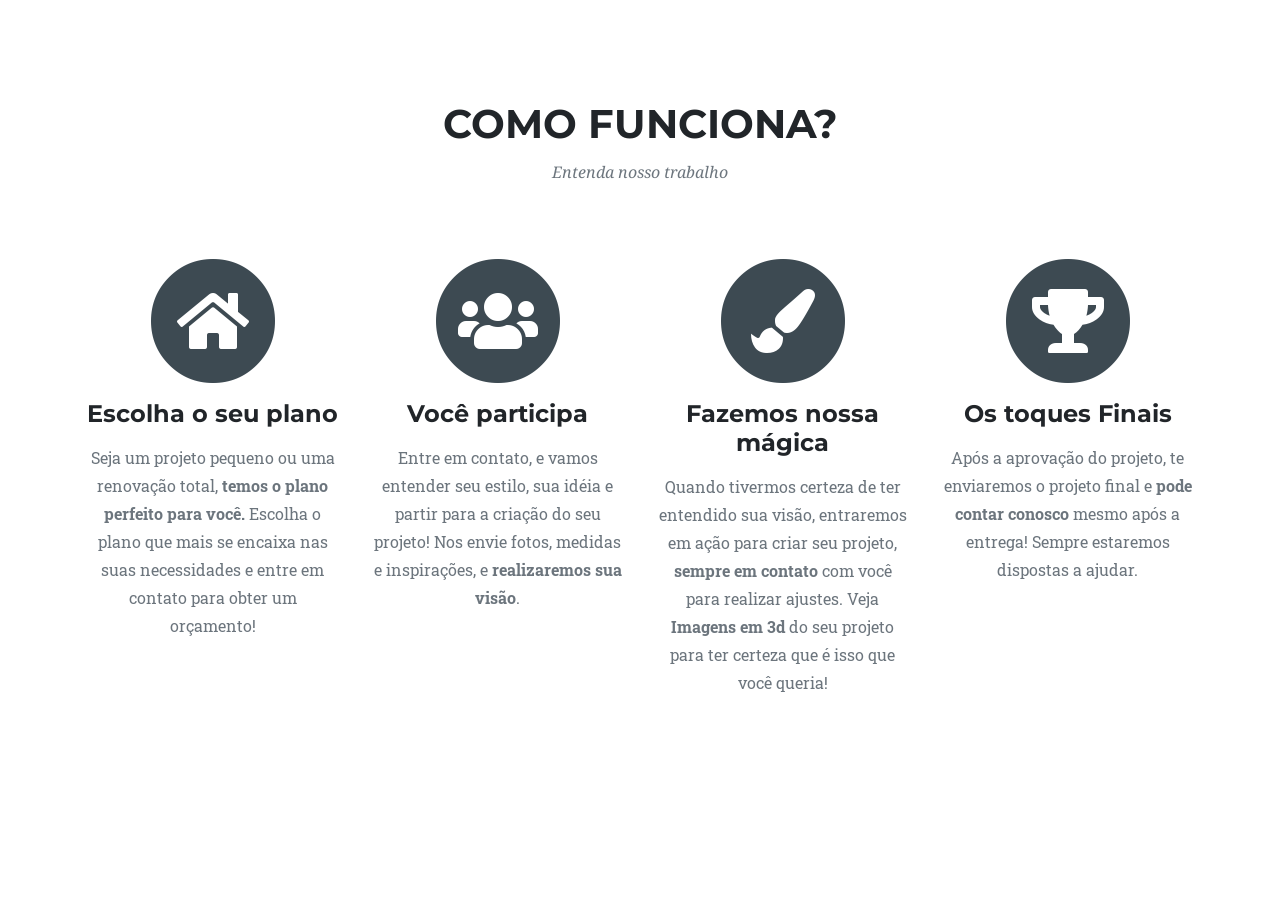
==== passos.html @ 1af8b656 "Alguns arquivos estavam sendo ignorados 2" ====
<!DOCTYPE html>
<html lang="pt-br">

<head>

  <meta charset="utf-8">
  <meta name="viewport" content="width=device-width, initial-scale=1, shrink-to-fit=no">
  <meta name="description" content="">
  <meta name="author" content="">

  <title>Studio CL Arquitetura</title>

  <!-- Bootstrap core CSS -->
  <link href="vendor/bootstrap/css/bootstrap.min.css" rel="stylesheet">

  <!-- Custom fonts for this template -->
  <link href="vendor/fontawesome-free/css/all.min.css" rel="stylesheet" type="text/css">
  <link href="https://fonts.googleapis.com/css?family=Montserrat:400,700" rel="stylesheet" type="text/css">
  <link href='https://fonts.googleapis.com/css?family=Kaushan+Script' rel='stylesheet' type='text/css'>
  <link href='https://fonts.googleapis.com/css?family=Droid+Serif:400,700,400italic,700italic' rel='stylesheet' type='text/css'>
  <link href='https://fonts.googleapis.com/css?family=Roboto+Slab:400,100,300,700' rel='stylesheet' type='text/css'>

  <!-- Custom styles for this template -->
  <link href="css/agency.min.css" rel="stylesheet">
  <link href="pricing.css" rel="stylesheet">
</head>

<body id="page-top">

  <!-- Services -->
  <section class="page-section" id="services">
    <div class="container">
      <div class="row">
        <div class="col-lg-12 text-center">
          <h2 class="section-heading text-uppercase">Como funciona?</h2>
          <h3 class="section-subheading text-muted">Entenda nosso trabalho</h3>
        </div>
      </div>
      <div class="row text-center">
        <div class="col-md-3">
          <span class="fa-stack fa-4x">
            <i class="fas fa-circle fa-stack-2x text-primary"></i>
            <i class="fas fa-home fa-stack-1x fa-inverse"></i>
          </span>
          <h4 class="service-heading">Escolha o seu plano</h4>
          <p class="text-muted">Seja um projeto pequeno ou uma renovação total, <b>temos o plano perfeito para você.</b> Escolha o plano que mais se encaixa nas suas necessidades e entre em contato para obter um orçamento!</p>
        </div>
        <div class="col-md-3">
          <span class="fa-stack fa-4x">
            <i class="fas fa-circle fa-stack-2x text-primary"></i>
            <i class="fas fa-users fa-stack-1x fa-inverse"></i>
          </span>
          <h4 class="service-heading">Você participa</h4>
          <p class="text-muted">Entre em contato, e vamos entender seu estilo, sua idéia e partir para a criação do seu projeto! Nos envie fotos, medidas e inspirações, e <b>realizaremos sua visão</b>. </p>
        </div>
        <div class="col-md-3">
          <span class="fa-stack fa-4x">
            <i class="fas fa-circle fa-stack-2x text-primary"></i>
            <i class="fas fa-paint-brush fa-stack-1x fa-inverse"></i>
          </span>
          <h4 class="service-heading">Fazemos nossa mágica</h4>
          <p class="text-muted">Quando tivermos certeza de ter entendido sua visão, entraremos em ação para criar seu projeto, <b>sempre em contato</b> com você para realizar ajustes. Veja <b>Imagens em 3d</b> do seu projeto para ter certeza que é isso que você queria!</p>
        </div>
        <div class="col-md-3">
         <span class="fa-stack fa-4x">
        <i class="fas fa-circle fa-stack-2x text-primary"></i>
        <i class="fas fa-trophy fa-stack-1x fa-inverse"></i>
        </span>
        <h4 class="service-heading">Os toques Finais</h4>
        <p class="text-muted">Após a aprovação do projeto, te enviaremos o projeto final e <b>pode contar conosco</b> mesmo após a entrega! Sempre estaremos dispostas a ajudar.</p>
        </div>
      </div>
    </div>
  </section>

  <!-- Bootstrap core JavaScript
  ================================================== -->
  <!-- Placed at the end of the document so the pages load faster -->
  <script src="https://code.jquery.com/jquery-3.2.1.slim.min.js" integrity="sha384-KJ3o2DKtIkvYIK3UENzmM7KCkRr/rE9/Qpg6aAZGJwFDMVNA/GpGFF93hXpG5KkN" crossorigin="anonymous"></script>
  <script>window.jQuery || document.write('<script src="../../assets/js/vendor/jquery-slim.min.js"><\/script>')</script>
  <script src="../../assets/js/vendor/popper.min.js"></script>
  <script src="../../dist/js/bootstrap.min.js"></script>
  <script src="../../assets/js/vendor/holder.min.js"></script>
  <script>
    Holder.addTheme('thumb', {
      bg: '#55595c',
      fg: '#eceeef',
      text: 'Thumbnail'
    });
  </script>
  <!-- Bootstrap core JavaScript -->
  <script src="vendor/jquery/jquery.min.js"></script>
  <script src="vendor/bootstrap/js/bootstrap.bundle.min.js"></script>

  <!-- Plugin JavaScript -->
  <script src="vendor/jquery-easing/jquery.easing.min.js"></script>

  <!-- Contact form JavaScript -->
  <script src="js/jqBootstrapValidation.js"></script>
  <script src="js/contact_me.js"></script>

  <!-- Custom scripts for this template -->
  <script src="js/agency.min.js"></script>

</body>

</html>
---- css/agency.min.css ----
/*!
 * Start Bootstrap - Agency v5.2.1 (https://startbootstrap.com/template-overviews/agency)
 * Copyright 2013-2019 Start Bootstrap
 * Licensed under MIT (https://github.com/BlackrockDigital/startbootstrap-agency/blob/master/LICENSE)
 */body{overflow-x:hidden;font-family:'Roboto Slab',-apple-system,BlinkMacSystemFont,'Segoe UI',Roboto,'Helvetica Neue',Arial,sans-serif,'Apple Color Emoji','Segoe UI Emoji','Segoe UI Symbol','Noto Color Emoji'}p{line-height:1.75}a{color:#3d4a52}a:hover{color:#273035}.text-primary{color:#3d4a52!important}h1,h2,h3,h4,h5,h6{font-weight:700;font-family:Cinzel,Montserrat,-apple-system,BlinkMacSystemFont,'Segoe UI',Roboto,'Helvetica Neue',Arial,sans-serif,'Apple Color Emoji','Segoe UI Emoji','Segoe UI Symbol','Noto Color Emoji'}.scale--js{display:inline-block;-webkit-transform-origin:50% 0;transform-origin:50% 0;-webkit-font-smoothing:antialiased;-webkit-transform:translate3d(0,0,0);transform:translate3d(0,0,0)}.page-section{padding:100px 0}.page-section h2.section-heading{font-size:40px;margin-top:0;margin-bottom:15px}.page-section h3.section-subheading{font-size:16px;font-weight:400;font-style:italic;margin-bottom:75px;text-transform:none;font-family:'Droid Serif',-apple-system,BlinkMacSystemFont,'Segoe UI',Roboto,'Helvetica Neue',Arial,sans-serif,'Apple Color Emoji','Segoe UI Emoji','Segoe UI Symbol','Noto Color Emoji'}@media (min-width:768px){section{padding:150px 0}}::-moz-selection{background:#3d4a52;text-shadow:none}::selection{background:#3d4a52;text-shadow:none}img::-moz-selection{background:0 0}img::selection{background:0 0}img::-moz-selection{background:0 0}.btn{font-family:Cinzel,Montserrat,-apple-system,BlinkMacSystemFont,'Segoe UI',Roboto,'Helvetica Neue',Arial,sans-serif,'Apple Color Emoji','Segoe UI Emoji','Segoe UI Symbol','Noto Color Emoji';font-weight:700}.btn-xl{font-size:18px;padding:20px 40px}.btn-primary{background-color:#3d4a52;border-color:#3d4a52}.btn-primary:active,.btn-primary:focus,.btn-primary:hover{background-color:#2d363c!important;border-color:#2d363c!important;color:#fff}.btn-primary:active,.btn-primary:focus{-webkit-box-shadow:0 0 0 .2rem rgba(254,209,55,.5)!important;box-shadow:0 0 0 .2rem rgba(254,209,55,.5)!important}#mainNav{background-color:#000}#mainNav .navbar-toggler{font-size:12px;right:0;padding:13px;text-transform:uppercase;color:#e3ddc3;border:0;background-color:#3d4a52;font-family:Cinzel,Montserrat,-apple-system,BlinkMacSystemFont,'Segoe UI',Roboto,'Helvetica Neue',Arial,sans-serif,'Apple Color Emoji','Segoe UI Emoji','Segoe UI Symbol','Noto Color Emoji'}#mainNav .navbar-brand{color:#3d4a52;font-family:'Kaushan Script',-apple-system,BlinkMacSystemFont,'Segoe UI',Roboto,'Helvetica Neue',Arial,sans-serif,'Apple Color Emoji','Segoe UI Emoji','Segoe UI Symbol','Noto Color Emoji'}#mainNav .navbar-brand.active,#mainNav .navbar-brand:active,#mainNav .navbar-brand:focus,#mainNav .navbar-brand:hover{color:#273035}#mainNav .navbar-nav .nav-item .nav-link{font-size:90%;font-weight:400;padding:.75em 0;letter-spacing:1px;color:#e3ddc3;font-family:Cinzel,Montserrat,-apple-system,BlinkMacSystemFont,'Segoe UI',Roboto,'Helvetica Neue',Arial,sans-serif,'Apple Color Emoji','Segoe UI Emoji','Segoe UI Symbol','Noto Color Emoji'}#mainNav .navbar-nav .nav-item .nav-link.active,#mainNav .navbar-nav .nav-item .nav-link:hover{color:#3d4a52}@media (min-width:992px){#mainNav{padding-bottom:10px;-webkit-transition:padding-top .3s,padding-bottom .3s;transition:padding-top .3s,padding-bottom .3s;border:none;background-color:rgba(0,0,0,.35)}#mainNav .navbar-brand{font-size:1.75em;-webkit-transition:all .3s;transition:all .3s}#mainNav .navbar-nav .nav-item .nav-link{padding:1.1em 1em!important}#mainNav.navbar-shrink{padding-top:0;padding-bottom:0;background-color:#212529}#mainNav.navbar-shrink .navbar-brand{font-size:1.25em;padding:12px 0}}header.masthead{text-align:center;color:#fff;background-image:url(../img/header-bg.jpg);background-repeat:no-repeat;background-attachment:scroll;background-position:center center;background-size:cover}header.masthead .intro-text{padding-top:150px;padding-bottom:100px}header.masthead .intro-text .intro-lead-in{font-size:22px;font-style:italic;line-height:22px;margin-bottom:25px;font-family:'Droid Serif',-apple-system,BlinkMacSystemFont,'Segoe UI',Roboto,'Helvetica Neue',Arial,sans-serif,'Apple Color Emoji','Segoe UI Emoji','Segoe UI Symbol','Noto Color Emoji'}header.masthead .intro-text .intro-heading{font-size:50px;font-weight:700;line-height:50px;margin-bottom:25px;font-family:Cinzel,Montserrat,-apple-system,BlinkMacSystemFont,'Segoe UI',Roboto,'Helvetica Neue',Arial,sans-serif,'Apple Color Emoji','Segoe UI Emoji','Segoe UI Symbol','Noto Color Emoji'}@media (min-width:768px){header.masthead .intro-text{padding-top:200px;padding-bottom:400px}header.masthead .intro-text .intro-box{border-style:none;background:rgba(61,74,82,.6);padding:15px;-webkit-box-sizing:border-box;box-sizing:border-box;width:75%}header.masthead .intro-text .intro-lead-in{text-align:left;font-size:35px;font-style:italic;line-height:35px;text-overflow:ellipsis;font-family:'Droid Serif',-apple-system,BlinkMacSystemFont,'Segoe UI',Roboto,'Helvetica Neue',Arial,sans-serif,'Apple Color Emoji','Segoe UI Emoji','Segoe UI Symbol','Noto Color Emoji'}header.masthead .intro-text .intro-heading{text-align:left;font-size:75px;font-weight:700;line-height:75px;font-family:Cinzel,Montserrat,-apple-system,BlinkMacSystemFont,'Segoe UI',Roboto,'Helvetica Neue',Arial,sans-serif,'Apple Color Emoji','Segoe UI Emoji','Segoe UI Symbol','Noto Color Emoji'}}.service-heading{margin:15px 0;text-transform:none}#portfolio .portfolio-item{right:0;margin:0 0 15px}#portfolio .portfolio-item .portfolio-link{position:relative;display:block;max-width:400px;margin:0 auto;cursor:pointer}#portfolio .portfolio-item .portfolio-link .portfolio-hover{position:absolute;width:100%;height:100%;-webkit-transition:all ease .5s;transition:all ease .5s;opacity:0;background:rgba(61,74,82,.9)}#portfolio .portfolio-item .portfolio-link .portfolio-hover:hover{opacity:1}#portfolio .portfolio-item .portfolio-link .portfolio-hover .portfolio-hover-content{font-size:20px;position:absolute;top:50%;width:100%;height:20px;margin-top:-12px;text-align:center;color:#fff}#portfolio .portfolio-item .portfolio-link .portfolio-hover .portfolio-hover-content i{margin-top:-12px}#portfolio .portfolio-item .portfolio-link .portfolio-hover .portfolio-hover-content h3,#portfolio .portfolio-item .portfolio-link .portfolio-hover .portfolio-hover-content h4{margin:0}#portfolio .portfolio-item .portfolio-caption{max-width:400px;margin:0 auto;padding:25px;text-align:center;background-color:#e3ddc3}#portfolio .portfolio-item .portfolio-caption h4{margin:0;text-transform:none}#portfolio .portfolio-item .portfolio-caption p{font-size:16px;font-style:italic;margin:0;font-family:'Droid Serif',-apple-system,BlinkMacSystemFont,'Segoe UI',Roboto,'Helvetica Neue',Arial,sans-serif,'Apple Color Emoji','Segoe UI Emoji','Segoe UI Symbol','Noto Color Emoji'}#portfolio *{z-index:2}@media (min-width:767px){#portfolio .portfolio-item{margin:0 0 30px}}.portfolio-modal .modal-dialog{margin:1rem;max-width:100vw}.portfolio-modal .modal-content{padding:100px 0;text-align:center}.portfolio-modal .modal-content h2{font-size:3em;margin-bottom:15px}.portfolio-modal .modal-content p{margin-bottom:30px}.portfolio-modal .modal-content p.item-intro{font-size:16px;font-style:italic;margin:20px 0 30px;font-family:'Droid Serif',-apple-system,BlinkMacSystemFont,'Segoe UI',Roboto,'Helvetica Neue',Arial,sans-serif,'Apple Color Emoji','Segoe UI Emoji','Segoe UI Symbol','Noto Color Emoji'}.portfolio-modal .modal-content ul.list-inline{margin-top:0;margin-bottom:30px}.portfolio-modal .modal-content img{margin-bottom:30px}.portfolio-modal .modal-content button{cursor:pointer}.portfolio-modal .close-modal{position:absolute;top:25px;right:25px;width:75px;height:75px;cursor:pointer;background-color:transparent}.portfolio-modal .close-modal:hover{opacity:.3}.portfolio-modal .close-modal .lr{z-index:1051;width:1px;height:75px;margin-left:35px;-webkit-transform:rotate(45deg);transform:rotate(45deg);background-color:#212529}.portfolio-modal .close-modal .lr .rl{z-index:1052;width:1px;height:75px;-webkit-transform:rotate(90deg);transform:rotate(90deg);background-color:#212529}.timeline{position:relative;padding:0;list-style:none}.timeline:before{position:absolute;top:0;bottom:0;left:40px;width:2px;margin-left:-1.5px;content:'';background-color:#e9ecef}.timeline>li{position:relative;min-height:50px;margin-bottom:50px}.timeline>li:after,.timeline>li:before{display:table;content:' '}.timeline>li:after{clear:both}.timeline>li .timeline-panel{position:relative;float:right;width:100%;padding:0 20px 0 100px;text-align:left}.timeline>li .timeline-panel:before{right:auto;left:-15px;border-right-width:15px;border-left-width:0}.timeline>li .timeline-panel:after{right:auto;left:-14px;border-right-width:14px;border-left-width:0}.timeline>li .timeline-image{position:absolute;z-index:100;left:0;width:80px;height:80px;margin-left:0;text-align:center;color:#fff;border:7px solid #e9ecef;border-radius:100%;background-color:#3d4a52}.timeline>li .timeline-image h4{font-size:10px;line-height:14px;margin-top:12px}.timeline>li.timeline-inverted>.timeline-panel{float:right;padding:0 20px 0 100px;text-align:left}.timeline>li.timeline-inverted>.timeline-panel:before{right:auto;left:-15px;border-right-width:15px;border-left-width:0}.timeline>li.timeline-inverted>.timeline-panel:after{right:auto;left:-14px;border-right-width:14px;border-left-width:0}.timeline>li:last-child{margin-bottom:0}.timeline .timeline-heading h4{margin-top:0;color:inherit}.timeline .timeline-heading h4.subheading{text-transform:none}.timeline .timeline-body>p,.timeline .timeline-body>ul{margin-bottom:0}@media (min-width:768px){.timeline:before{left:50%}.timeline>li{min-height:100px;margin-bottom:100px}.timeline>li .timeline-panel{float:left;width:41%;padding:0 20px 20px 30px;text-align:right}.timeline>li .timeline-image{left:50%;width:100px;height:100px;margin-left:-50px}.timeline>li .timeline-image h4{font-size:13px;line-height:18px;margin-top:16px}.timeline>li.timeline-inverted>.timeline-panel{float:right;padding:0 30px 20px 20px;text-align:left}}@media (min-width:992px){.timeline>li{min-height:150px}.timeline>li .timeline-panel{padding:0 20px 20px}.timeline>li .timeline-image{width:150px;height:150px;margin-left:-75px}.timeline>li .timeline-image h4{font-size:18px;line-height:26px;margin-top:30px}.timeline>li.timeline-inverted>.timeline-panel{padding:0 20px 20px}}@media (min-width:1200px){.timeline>li{min-height:170px}.timeline>li .timeline-panel{padding:0 20px 20px 100px}.timeline>li .timeline-image{width:170px;height:170px;margin-left:-85px}.timeline>li .timeline-image h4{margin-top:40px}.timeline>li.timeline-inverted>.timeline-panel{padding:0 100px 20px 20px}}.team-member{margin-bottom:50px;text-align:center}.team-member img{width:225px;height:225px;border:7px solid rgba(0,0,0,.1)}.team-member h4{margin-top:25px;margin-bottom:0;text-transform:none}.team-member p{margin-top:0}section#contact{background-color:#212529;background-image:url(../img/map-image.png);background-repeat:no-repeat;background-position:center}section#contact .section-heading{color:#e3ddc3}section#contact .form-group{margin-bottom:25px}section#contact .form-group input,section#contact .form-group textarea{padding:20px}section#contact .form-group input.form-control{height:auto}section#contact .form-group textarea.form-control{height:248px}section#contact .form-control:focus{border-color:#3d4a52;-webkit-box-shadow:none;box-shadow:none}section#contact ::-webkit-input-placeholder{font-weight:700;color:#ced4da;font-family:Cinzel,Montserrat,-apple-system,BlinkMacSystemFont,'Segoe UI',Roboto,'Helvetica Neue',Arial,sans-serif,'Apple Color Emoji','Segoe UI Emoji','Segoe UI Symbol','Noto Color Emoji'}section#contact :-moz-placeholder{font-weight:700;color:#ced4da;font-family:Cinzel,Montserrat,-apple-system,BlinkMacSystemFont,'Segoe UI',Roboto,'Helvetica Neue',Arial,sans-serif,'Apple Color Emoji','Segoe UI Emoji','Segoe UI Symbol','Noto Color Emoji'}section#contact ::-moz-placeholder{font-weight:700;color:#ced4da;font-family:Cinzel,Montserrat,-apple-system,BlinkMacSystemFont,'Segoe UI',Roboto,'Helvetica Neue',Arial,sans-serif,'Apple Color Emoji','Segoe UI Emoji','Segoe UI Symbol','Noto Color Emoji'}section#contact :-ms-input-placeholder{font-weight:700;color:#ced4da;font-family:Cinzel,Montserrat,-apple-system,BlinkMacSystemFont,'Segoe UI',Roboto,'Helvetica Neue',Arial,sans-serif,'Apple Color Emoji','Segoe UI Emoji','Segoe UI Symbol','Noto Color Emoji'}.footer{padding:25px 0;text-align:center}.footer span.copyright{font-size:90%;line-height:40px;text-transform:none;font-family:Cinzel,Montserrat,-apple-system,BlinkMacSystemFont,'Segoe UI',Roboto,'Helvetica Neue',Arial,sans-serif,'Apple Color Emoji','Segoe UI Emoji','Segoe UI Symbol','Noto Color Emoji'}.footer ul.quicklinks{font-size:90%;line-height:40px;margin-bottom:0;text-transform:none;font-family:Cinzel,Montserrat,-apple-system,BlinkMacSystemFont,'Segoe UI',Roboto,'Helvetica Neue',Arial,sans-serif,'Apple Color Emoji','Segoe UI Emoji','Segoe UI Symbol','Noto Color Emoji'}ul.social-buttons{margin-bottom:0}ul.social-buttons li a{font-size:20px;line-height:50px;display:block;width:50px;height:50px;-webkit-transition:all .3s;transition:all .3s;color:#fff;border-radius:100%;outline:0;background-color:#212529}ul.social-buttons li a:active,ul.social-buttons li a:focus,ul.social-buttons li a:hover{background-color:#3d4a52}
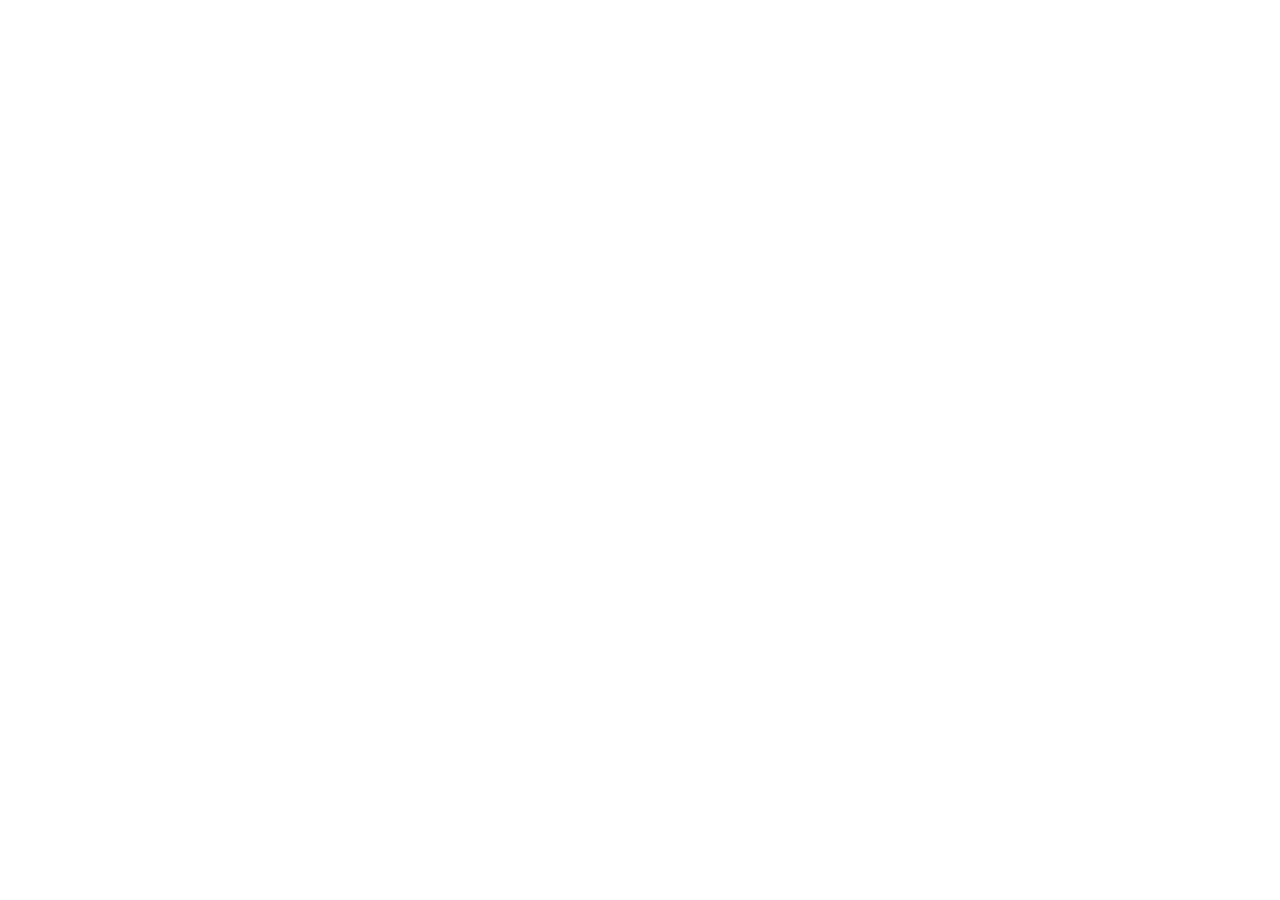
==== commit 9f3abeed: "Inserção passos. - Inserido arquivo passos.html" ====
--- a/passos.html
+++ b/passos.html
@@ -27,51 +27,7 @@
 
 <body id="page-top">
 
-  <!-- Services -->
-  <section class="page-section" id="services">
-    <div class="container">
-      <div class="row">
-        <div class="col-lg-12 text-center">
-          <h2 class="section-heading text-uppercase">Como funciona?</h2>
-          <h3 class="section-subheading text-muted">Entenda nosso trabalho</h3>
-        </div>
-      </div>
-      <div class="row text-center">
-        <div class="col-md-3">
-          <span class="fa-stack fa-4x">
-            <i class="fas fa-circle fa-stack-2x text-primary"></i>
-            <i class="fas fa-home fa-stack-1x fa-inverse"></i>
-          </span>
-          <h4 class="service-heading">Escolha o seu plano</h4>
-          <p class="text-muted">Seja um projeto pequeno ou uma renovação total, <b>temos o plano perfeito para você.</b> Escolha o plano que mais se encaixa nas suas necessidades e entre em contato para obter um orçamento!</p>
-        </div>
-        <div class="col-md-3">
-          <span class="fa-stack fa-4x">
-            <i class="fas fa-circle fa-stack-2x text-primary"></i>
-            <i class="fas fa-users fa-stack-1x fa-inverse"></i>
-          </span>
-          <h4 class="service-heading">Você participa</h4>
-          <p class="text-muted">Entre em contato, e vamos entender seu estilo, sua idéia e partir para a criação do seu projeto! Nos envie fotos, medidas e inspirações, e <b>realizaremos sua visão</b>. </p>
-        </div>
-        <div class="col-md-3">
-          <span class="fa-stack fa-4x">
-            <i class="fas fa-circle fa-stack-2x text-primary"></i>
-            <i class="fas fa-paint-brush fa-stack-1x fa-inverse"></i>
-          </span>
-          <h4 class="service-heading">Fazemos nossa mágica</h4>
-          <p class="text-muted">Quando tivermos certeza de ter entendido sua visão, entraremos em ação para criar seu projeto, <b>sempre em contato</b> com você para realizar ajustes. Veja <b>Imagens em 3d</b> do seu projeto para ter certeza que é isso que você queria!</p>
-        </div>
-        <div class="col-md-3">
-         <span class="fa-stack fa-4x">
-        <i class="fas fa-circle fa-stack-2x text-primary"></i>
-        <i class="fas fa-trophy fa-stack-1x fa-inverse"></i>
-        </span>
-        <h4 class="service-heading">Os toques Finais</h4>
-        <p class="text-muted">Após a aprovação do projeto, te enviaremos o projeto final e <b>pode contar conosco</b> mesmo após a entrega! Sempre estaremos dispostas a ajudar.</p>
-        </div>
-      </div>
-    </div>
-  </section>
+
 
   <!-- Bootstrap core JavaScript
   ================================================== -->
